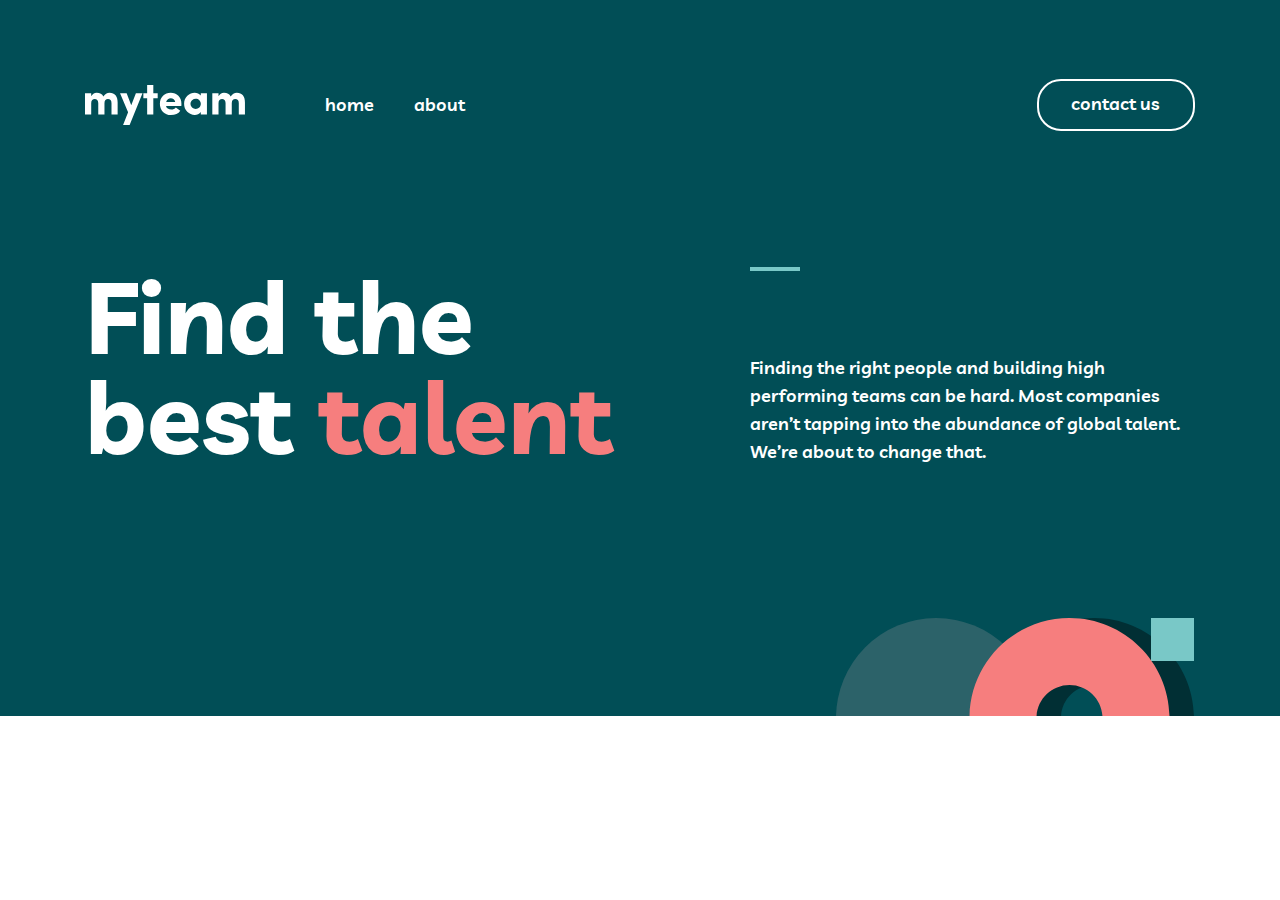
==== index.html @ 4aced4b6 "Add header section and hero section" ====
<!DOCTYPE html>
<html lang="en">

<head>
  <meta charset="UTF-8">
  <meta http-equiv="X-UA-Compatible" content="IE=edge">
  <meta name="viewport" content="width=device-width, initial-scale=1.0">
  <title>MyTeam</title>
  <!-- <link rel="stylesheet" href="./css/normalize.css"> -->
  <link rel="stylesheet" href="./css/main.css">
  <!-- <link rel="stylesheet" href="./css/main.min.css"> -->
</head>

<body>


  <!-- Start Header Section -->

  <header id="site-header">
    <div class="container">
      <div class="header-part">
        <a href="./index.html">
          <img src="./images/myteam.svg" width="160" height="40" alt="Our Brand's Logo">
        </a>
        <nav class="site-nav">
          <ul class="site-nav__list">
            <li class="site-nav__item">
              <a class="site-nav__link" href="./index.html">home</a>
            </li>
            <li class="site-nav__item">
              <a class="site-nav__link" href="./about.html">about</a>
            </li>
          </ul>
        </nav>
        <a class="header-contact-link" href="tel:+9498337432">contact us</a>
      </div>
    </div>
  </header>

  <!-- End of Header Section -->


  <!-- Start Main Section -->
  <main id="site-main">
    <!-- Start Hero Section -->
    <section id="hero">
      <div class="container">
        <div class="hero-part">
          <div class="hero-part__title-box">
            <h1 class="hero-part__title">Find the best <span>talent</span></h1>
          </div>
          <div class="hero-part__text-box">
            <p class="hero-part__text">Finding the right people and building high performing teams can be
              hard. Most
              companies aren’t tapping into the abundance of global talent. We’re about to change that.
            </p>
          </div>
        </div>
      </div>
    </section>
    <!-- End of Hero Section -->

  </main>

  <!-- End of Main Section -->

  <!-- Start Footer Section -->
  <footer id="site-footer">

  </footer>
  <!-- End of Footer Section-->

</body>

</html>
---- css/main.css ----
/* Variables */
:root {
  --main-text-color: #fff;
  --main--text-main-color: #F67E7E;
  --main-bg-color: #014E56;
}

/* livvic-600 - latin */
@font-face {
  font-family: 'Livvic';
  font-style: normal;
  font-weight: 600;
  src: url('../fonts/livvic-v13-latin-600.woff2') format('woff2'),
    url('../fonts/livvic-v13-latin-600.woff') format('woff');
}

/* livvic-700 - latin */
@font-face {
  font-family: 'Livvic';
  font-style: normal;
  font-weight: 700;
  src: url('../fonts/livvic-v13-latin-700.woff2') format('woff2'),
    url('../fonts/livvic-v13-latin-700.woff') format('woff');
}

/* General */
* {
  box-sizing: border-box;
}

html {
  height: 100%;
}

img {
  display: block;
  height: auto;
}

body {
  display: flex;
  flex-direction: column;
  height: 100%;
  margin: 0;
  padding: 0;
  overflow-x: hidden;
  font-family: "Livvic", "Arial", sans-serif;
  font-size: 18px;
  font-weight: 600;
}

.visually-hidden {
  position: absolute;
  width: 1px;
  height: 1px;
  margin: -1px;
  padding: 0;
  border: 0;
  white-space: nowrap;
  clip-path: inset(100%);
  clip: rect(0 0 0 0);
  overflow: hidden;
}

/* Container */
.container {
  max-width: 1150px;
  margin: 0 auto;
  padding: 0 20px;
}

/* Sticky-Footer */
.site-main {
  flex-grow: 1;
}


/* Start Header Section */
#site-header {
  background-color: #014E56;
  padding: 73px 0;
}

.header-part {
  display: flex;
  align-items: center;
}

.site-nav {
  margin: 0 auto 0 80px;
}

.site-nav__list {
  display: flex;
  align-items: center;
  padding: 0;
  list-style: none;
}

.site-nav__item:not(:last-child) {
  margin-right: 40px;
}

.site-nav__link,
.header-contact-link {
  display: inline-block;
  line-height: 28px;
  color: var(--main-text-color);
  text-decoration: none;
  transition: color .5s;
}

.site-nav__link:hover {
  color: var(--main--text-main-color);
}

.header-contact-link {
  padding: 9px 33px 11px 32px;
  border: 2px solid var(--main-text-color);
  border-radius: 24px;
  transition: all .5s;
}

.header-contact-link:hover {
  color: #002529;
  background: var(--main-text-color);
}

/* End of Header Section */

/* Start Hero Section */
#hero {
  padding: 56px 0 250px 0;
  background-color: #014E56;
  background-image: url("../images/Group\ 4.svg");
  background-repeat: no-repeat;
  background-position: calc(50% + 375px) calc(50% + 205px);
}

.hero-part {
  display: flex;
  align-items: flex-end;
  justify-content: space-between;
}

.hero-part__title-box {
  width: 620px;
  position: relative;
}

.hero-part__title-box::before {
  position: absolute;
  top: 0;
  left: -50%;
  width: 200px;
  height: 200px;
  background-image: url("../images/Group\ 8.svg");
  background-repeat: no-repeat;
  background-size: contain;
  content: '';
}

.hero-part__title {
  margin: 0;
  font-weight: 700;
  font-size: 100px;
  line-height: 100px;
  color: var(--main-text-color);
}

.hero-part__title span {
  color: var(--main--text-main-color);
}

.hero-part__text-box {
  width: 445px;
}

.hero-part__text-box::before {
  display: block;
  width: 50px;
  height: 4px;
  background-color: #79C8C7;
  content: '';
}

.hero-part__text {
  margin: 0;
  padding: 83px 0 0 0;
  line-height: 28px;
  color: var(--main-text-color);
}

/* End of Hero Section */
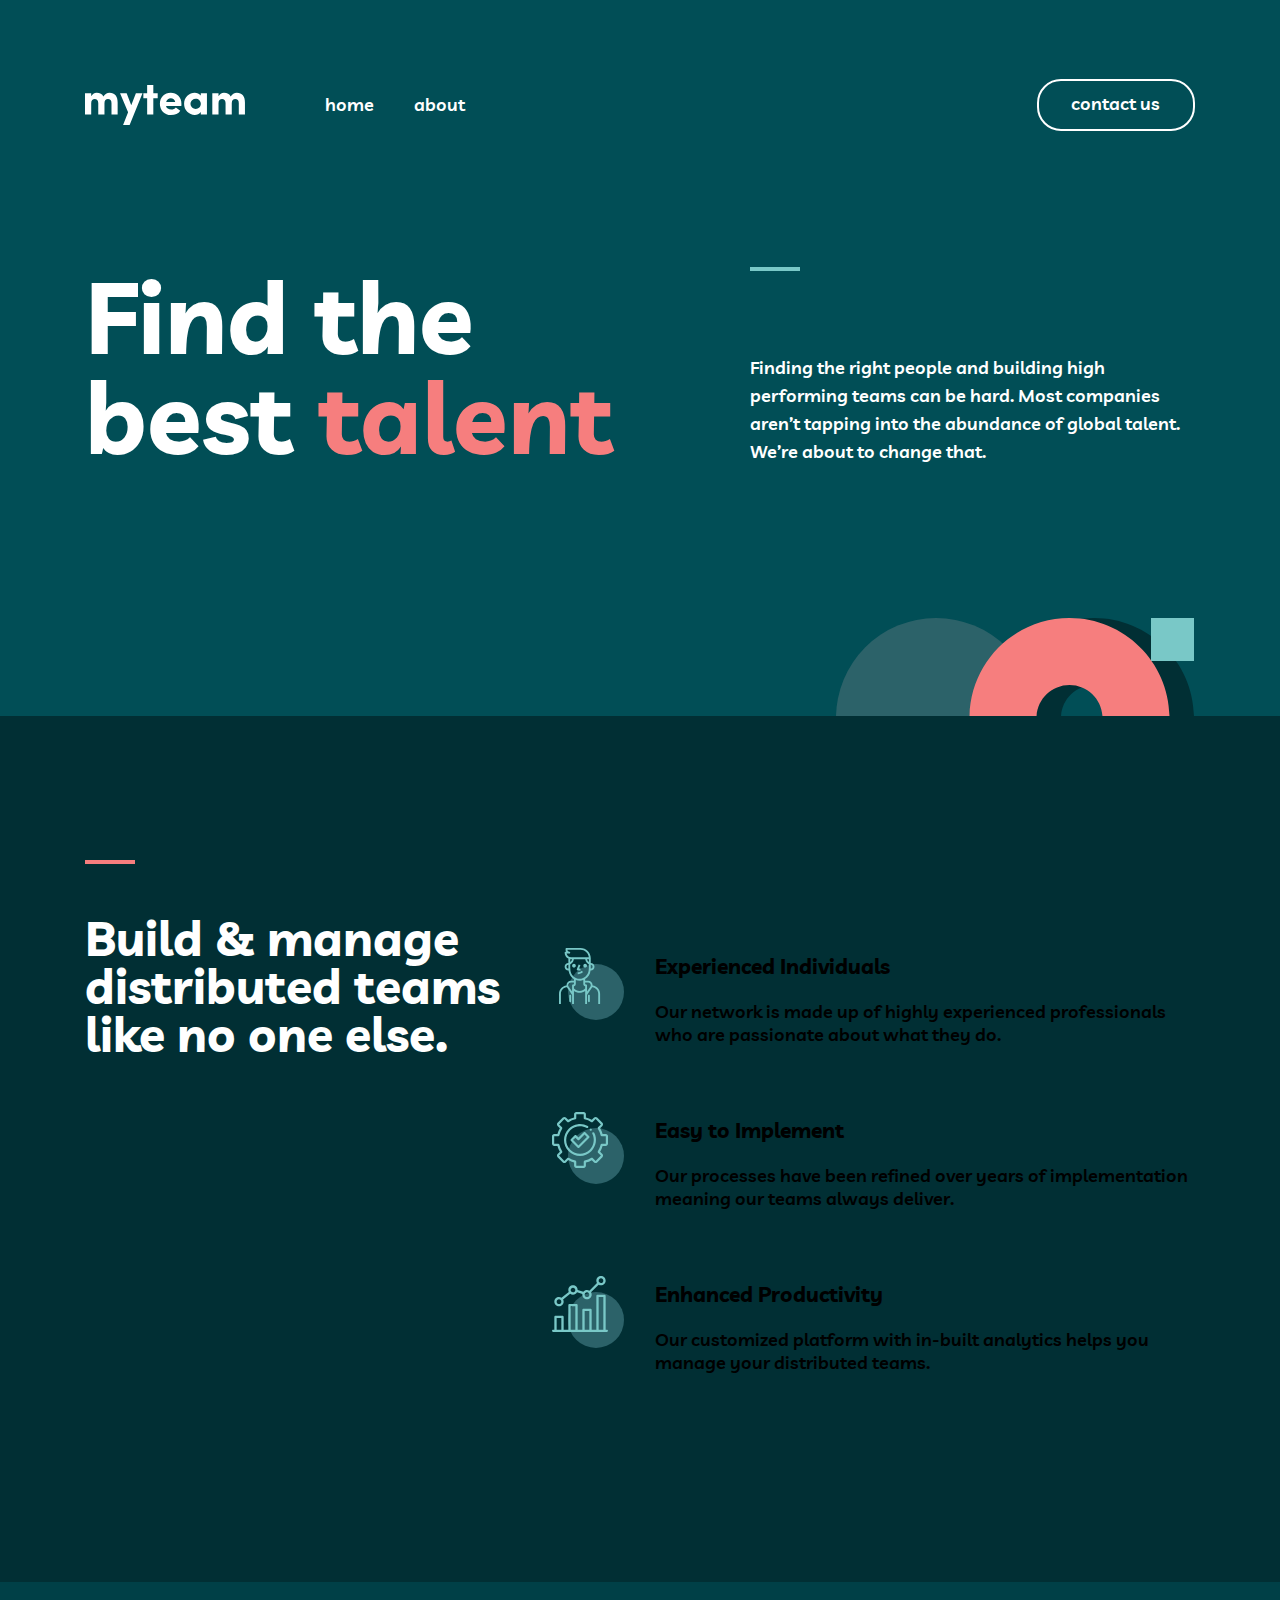
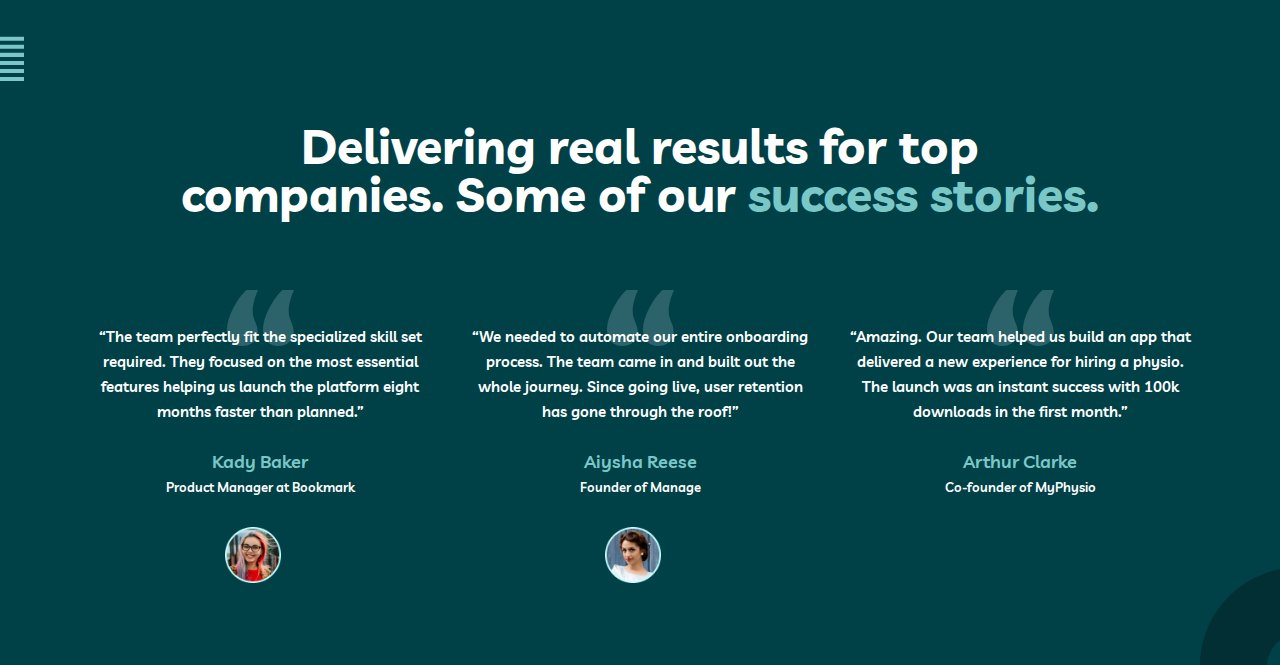
==== commit 543c878a: "add delivery section" ====
--- a/index.html
+++ b/index.html
@@ -42,7 +42,7 @@
 
   <!-- Start Main Section -->
   <main id="site-main">
-    <!-- Start Hero Section -->
+    <!-- Start Hero Section --> 
     <section id="hero">
       <div class="container">
         <div class="hero-part">
@@ -59,7 +59,95 @@
       </div>
     </section>
     <!-- End of Hero Section -->
+    <!-- start build section -->
+    <section class="build-section-bg-color">
+      <div class="container">
+        <div class="build-section-box">
+          <div class="build-section-box__left-box left-box">
+            <h2 class="left-box__h2">
+              Build & manage distributed teams like no one else.
+            </h2>
+          </div>
+          <ul class="right-list">
+            <li class="right-list__items r-l-items">
+              <div>
+                <h3 class="r-l-items__h3">
+                  Experienced Individuals
+                </h3>
+                <p class="r-l-items__p">
+                  Our network is made up of highly experienced professionals who are passionate about what they do.
+                </p>
+              </div>
+            </li>
+            <li class="right-list__items r-l-items">
+              <div>
+                <h3 class="r-l-items__h3">
+                  Easy to Implement
+                </h3>
+                <p class="r-l-items__p">
+                  Our processes have been refined over years of implementation meaning our teams always deliver.
+                </p>
+              </div>
+            </li>
+            <li class="right-list__items r-l-items">
+              <div>
+                <h3 class="r-l-items__h3">
+                  Enhanced Productivity
+                </h3>
+                <p class="r-l-items__p">
+                  Our customized platform with in-built analytics helps you manage your distributed teams.
+                </p>
+              </div>
+            </li>
+          </ul>
+        </div>
+      </div>
+    </section>
+    <!-- end build section -->
 
+     <!-- Start Delivery Section -->
+     <section id="delivery">
+      <div class="container">
+        <div class="delivery-part">
+          <div class="delivery-part__title-box">
+            <h2 class="delivery-part__title">Delivering real results for top companies. Some of our <span>success
+                stories.</span></h2>
+          </div>
+          <ul class="delivery-part__list">
+            <li class="delivery-part__item delivery-item">
+              <div class="delivery-item__text-box">
+                <p class="delivery-item__text">
+                  “The team perfectly fit the specialized skill set required. They focused on the most essential
+                  features
+                  helping us launch the platform eight months faster than planned.”
+                </p>
+                <p class="delivery-iten-naming">Kady Baker</p>
+                <p class="delivery-item__work-info">Product Manager at Bookmark</p>
+              </div>
+            </li>
+            <li class="delivery-part__item delivery-item">
+              <p class="delivery-item__text">
+                “We needed to automate our entire onboarding process. The team came in and built out the whole journey.
+                Since going live, user retention has gone through the roof!”
+              </p>
+              <p class="delivery-iten-naming">Aiysha Reese</p>
+              <p class="delivery-item__work-info">Founder of Manage</p>
+            </li>
+            <li class="delivery-part__item delivery-item">
+              <p class="delivery-item__text">
+                “Amazing. Our team helped us build an app that delivered a new experience for hiring a physio. The
+                launch was an instant success with 100k downloads in the first month.”
+              </p>
+              <p class="delivery-iten-naming">Arthur Clarke</p>
+              <p class="delivery-item__work-info">Co-founder of MyPhysio</p>
+            </li>
+          </ul>
+        </div>
+      </div>
+    </section>
+    <!-- End of Delivery Section -->
+
+    
   </main>
 
   <!-- End of Main Section -->
--- a/css/main.css
+++ b/css/main.css
@@ -191,4 +191,200 @@
   color: var(--main-text-color);
 }
 
-/* End of Hero Section */+/* End of Hero Section */
+.build-section-bg-color {
+  padding: 198px 0 140px 0;
+  background-color: #012F34;
+}
+
+.build-section-box {
+  display: flex;
+  justify-content: space-between;
+}
+
+.left-box {
+  width: 445px;
+  position: relative;
+}
+
+.left-box::before {
+  position: absolute;
+  top: -54px;
+  left: 0;
+  width: 50px;
+  height: 4px;
+  background-color: var(--main--text-main-color);
+  ;
+  content: "";
+}
+
+.left-box__h2 {
+  margin: 0;
+  font-weight: 700;
+  font-size: 48px;
+  line-height: 48px;
+  color: var(--main-text-color);
+}
+
+.right-list {
+  position: relative;
+  padding-left: 0;
+  list-style: none;
+}
+
+.right-list::after {
+  position: absolute;
+  top: 76.5%;
+  right: -56%;
+  width: 200px;
+  height: 244px;
+  display: block;
+  background-image: url("../images/Group8.svg");
+  background-repeat: no-repeat;
+  content: "";
+}
+
+.right-list__items {
+  position: relative;
+  width: 540px;
+  margin-bottom: 32px;
+  display: flex;
+}
+
+.right-list__items::before {
+  position: absolute;
+  top: 12%;
+  left: -19%;
+  width: 72px;
+  height: 72px;
+  display: block;
+  margin-right: 10px;
+  background-image: url("../images/Group11.svg");
+  background-repeat: no-repeat;
+  content: "";
+}
+
+.right-list__items:nth-child(2)::before {
+  background-image: url("../images/Group12.svg");
+}
+
+.right-list__items:nth-child(3)::before {
+
+  background-image: url("../images/Group13.svg");
+}
+
+.right-list__items__h3 {
+  margin: 0 0 10px 0;
+  font-weight: 700;
+  line-height: 28px;
+  color: var(--main--text-main-color);
+}
+
+.right-list__items__p {
+  margin: 0;
+  font-size: 15px;
+  line-height: 25px;
+  color: var(--main-text-color);
+  opacity: 0.8;
+}
+
+
+/* Start Delivery Section */
+#delivery {
+  padding: 140px 0 151px 0;
+  background-color: #004047;
+  background-image: url('../images/delivery-bg-img.svg'), url('../images/delivery-bg-img-2.svg');
+  background-position: calc(50% - 690px) calc(50% - 293px), calc(50% + 660px) calc(50% + 293px);
+  background-repeat: no-repeat;
+}
+
+.delivery-part__title-box {
+  width: 932px;
+  margin: 0 auto;
+}
+
+.delivery-part__title {
+  margin: 0;
+  font-weight: 700;
+  font-size: 48px;
+  line-height: 48px;
+  text-align: center;
+  color: var(--main-text-color);
+}
+
+.delivery-part__title span {
+  color: #79C8C7;
+}
+
+.delivery-part__list {
+  display: flex;
+  align-items: center;
+  justify-content: space-between;
+  margin-top: 56px;
+  padding: 0;
+  list-style: none;
+}
+
+.delivery-item {
+  position: relative;
+  width: 350px;
+  padding-top: 50px;
+  text-align: center;
+  background-image: url('../images/sign.svg');
+  background-repeat: no-repeat;
+  background-position: calc(50% + 0px) calc(50% - 67px);
+}
+
+.delivery-item::before {
+  width: 67px;
+  height: 56px;
+  background-image: url('../images/sign.svg');
+  background-repeat: no-repeat;
+  content: '';
+}
+
+.delivery-item::after {
+  position: absolute;
+  bottom: -87px;
+  left: 40%;
+  width: 67px;
+  height: 56px;
+  background-image: url('../images/kady-baker.png');
+  background-size: contain;
+  background-repeat: no-repeat;
+  content: '';
+}
+
+.delivery-item:nth-child(2):after {
+  background-image: url('../images/aisha-reese.png');
+}
+
+.delivery-item:nth-child(3):after {
+  background-image: url('../images/artur-clarke.png');
+}
+
+.delivery-item__text-box {
+  z-index: 10 !important;
+}
+
+.delivery-item__text {
+  margin: 0;
+  font-size: 15px;
+  line-height: 25px;
+  color: var(--main-text-color);
+}
+
+.delivery-iten-naming {
+  margin: 24px 0 2px 0;
+  line-height: 28px;
+  color: #79C8C7;
+}
+
+.delivery-item__work-info {
+  margin: 0;
+  font-size: 13px;
+  line-height: 18px;
+  color: var(--main-text-color);
+}
+
+/* End of Delivery Section */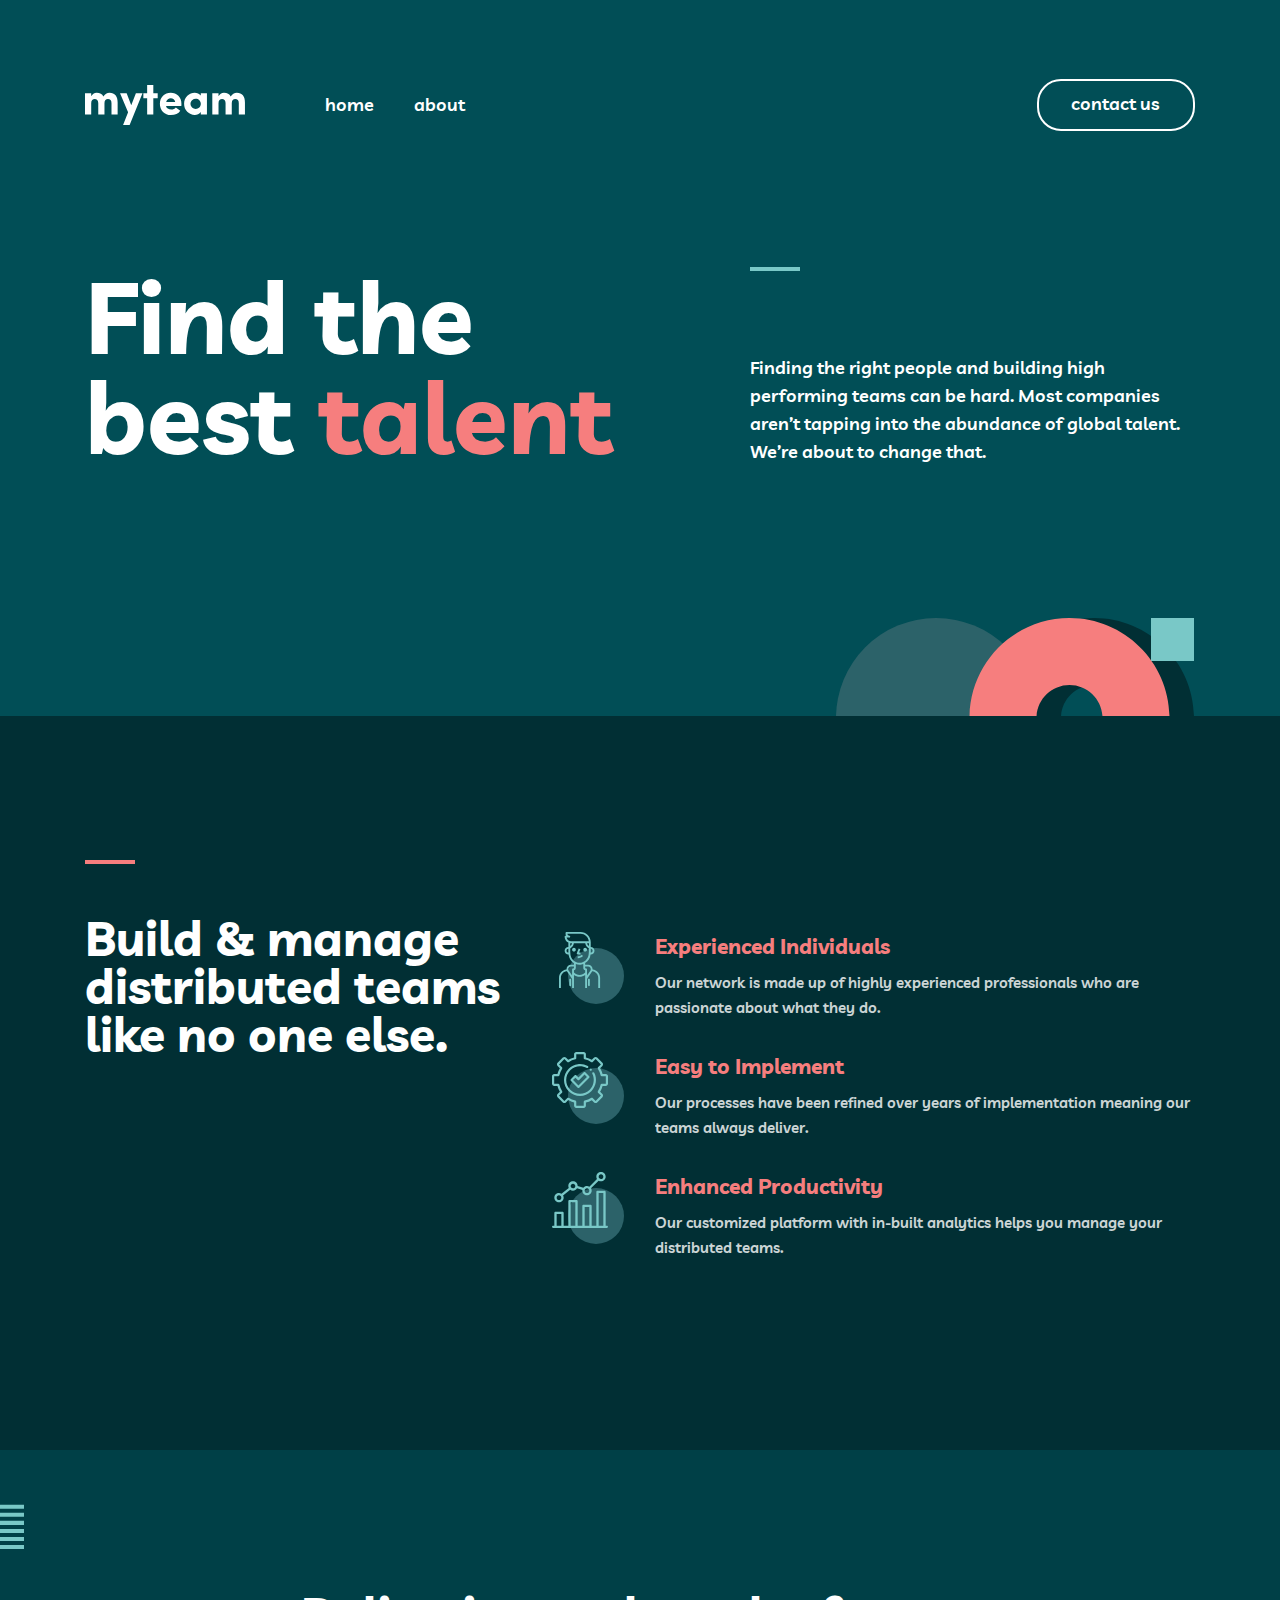
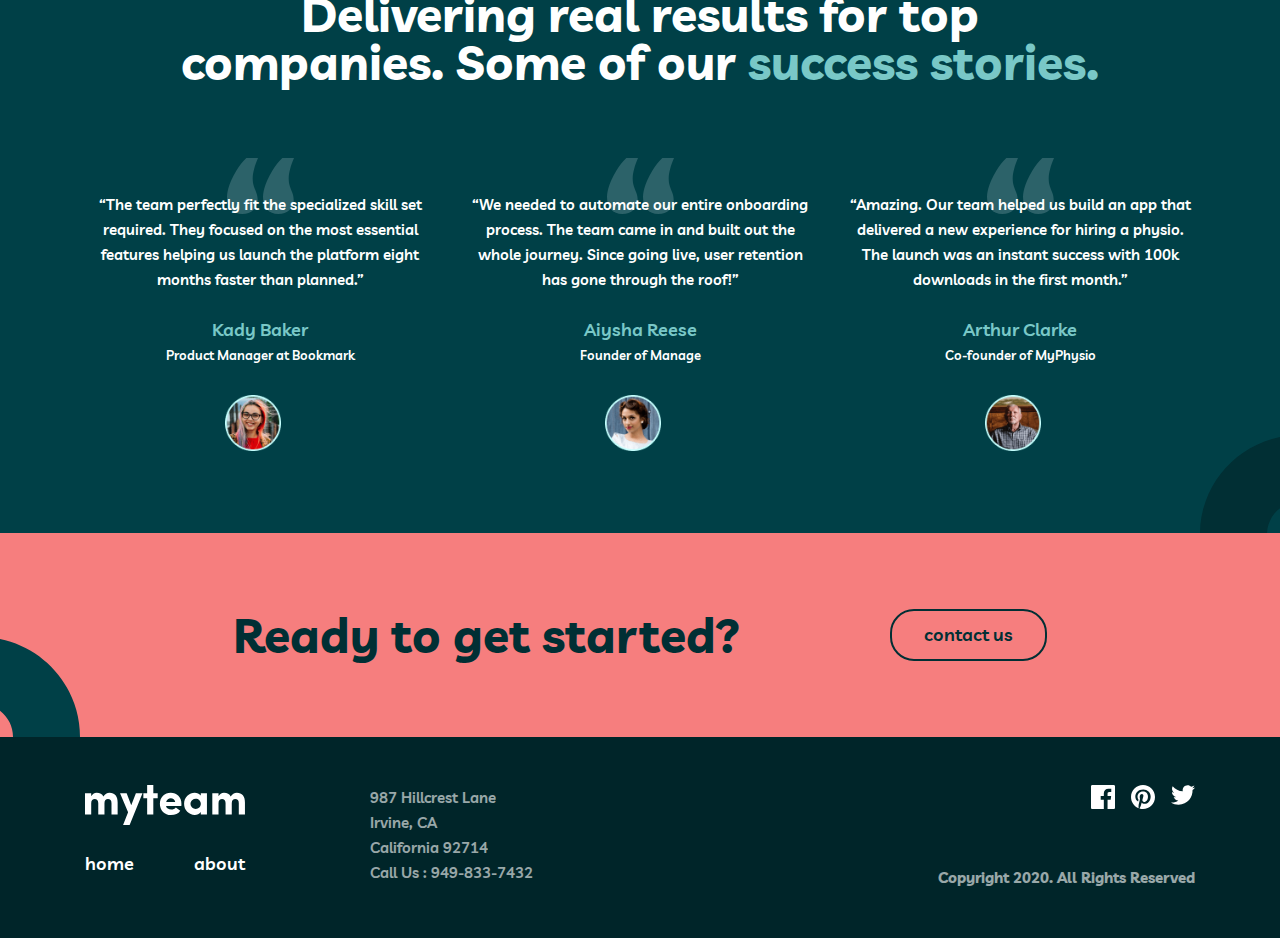
==== commit d958b610: "review code and fix it" ====
--- a/index.html
+++ b/index.html
@@ -42,7 +42,7 @@
 
   <!-- Start Main Section -->
   <main id="site-main">
-    <!-- Start Hero Section --> 
+    <!-- Start Hero Section -->
     <section id="hero">
       <div class="container">
         <div class="hero-part">
@@ -88,6 +88,7 @@
                   Our processes have been refined over years of implementation meaning our teams always deliver.
                 </p>
               </div>
+
             </li>
             <li class="right-list__items r-l-items">
               <div>
@@ -105,8 +106,8 @@
     </section>
     <!-- end build section -->
 
-     <!-- Start Delivery Section -->
-     <section id="delivery">
+    <!-- Start Delivery Section -->
+    <section id="delivery">
       <div class="container">
         <div class="delivery-part">
           <div class="delivery-part__title-box">
@@ -141,20 +142,106 @@
               <p class="delivery-iten-naming">Arthur Clarke</p>
               <p class="delivery-item__work-info">Co-founder of MyPhysio</p>
             </li>
+
           </ul>
         </div>
       </div>
     </section>
     <!-- End of Delivery Section -->
-
-    
+    <!-- start article part -->
+    <article class="last-s-article-box">
+      <div class="container">
+        <div class="article-h2andlink-box">
+          <h2 class="article-h2andlink-box__h2">
+            Ready to get started?
+          </h2>
+          <a class="article-h2andlink-box__link" href="#">
+            contact us
+          </a>
+        </div>
+      </div>
+    </article>
+    <!-- end article part -->
+
   </main>
 
   <!-- End of Main Section -->
 
   <!-- Start Footer Section -->
-  <footer id="site-footer">
-
+  <footer class="footer-intro">
+    <div class="container">
+      <div class="footer-box">
+        <div class="footer-box__logo-and-links">
+          <a href="index.html">
+            <img src="./images/logo-footer.svg" width="160" height="40" alt="footer logo link">
+          </a>
+          <ul class="footer-box__links-list">
+            <li>
+              <a class="footer-box__links" href="index.html">
+                home
+              </a>
+            </li>
+            <li>
+              <a class="footer-box__links" href="./about.html">
+                about
+              </a>
+            </li>
+          </ul>
+        </div>
+        <div class="footer-box-middle-things foot-middle-things">
+          <address>
+            <p class="foot-middle-things__info">
+              987 Hillcrest Lane
+            </p>
+            <p class="foot-middle-things__info">
+              Irvine, CA
+            </p>
+            <p class="foot-middle-things__info">
+              California 92714
+            </p>
+          </address>
+          <a class="foot-middle-things__info" href="tel:9498337432">
+            Call Us : 949-833-7432
+          </a>
+        </div>
+        <div class="footer-box__iconsandp">
+          <ul class="footer-box__social-icons-list">
+            <li class="footer-box__social-icons-item">
+              <a class="footer-box__icons-link" href="#">
+                <svg width="24" height="24" viewBox="0 0 24 24" fill="CurrentColor" xmlns="http://www.w3.org/2000/svg">
+                  <path
+                    d="M22.675 0H1.325C0.593 0 0 0.593 0 1.325V22.676C0 23.407 0.593 24 1.325 24H12.82V14.706H9.692V11.084H12.82V8.413C12.82 5.313 14.713 3.625 17.479 3.625C18.804 3.625 19.942 3.724 20.274 3.768V7.008L18.356 7.009C16.852 7.009 16.561 7.724 16.561 8.772V11.085H20.148L19.681 14.707H16.561V24H22.677C23.407 24 24 23.407 24 22.675V1.325C24 0.593 23.407 0 22.675 0Z"
+                    fill="CurrentColor" />
+                </svg>
+              </a>
+            </li>
+            <li class="footer-box__social-icons-item">
+              <a class="footer-box__icons-link" href="#">
+                <svg width="24" height="24" viewBox="0 0 24 24" fill="CurrentColor" xmlns="http://www.w3.org/2000/svg">
+                  <path id="Path"
+                    d="M12 0C5.373 0 0 5.372 0 12C0 17.084 3.163 21.426 7.627 23.174C7.522 22.225 7.427 20.769 7.669 19.733C7.887 18.796 9.076 13.768 9.076 13.768C9.076 13.768 8.717 13.049 8.717 11.986C8.717 10.318 9.684 9.072 10.888 9.072C11.911 9.072 12.406 9.841 12.406 10.762C12.406 11.791 11.751 13.33 11.412 14.757C11.129 15.951 12.011 16.926 13.189 16.926C15.322 16.926 16.961 14.677 16.961 11.431C16.961 8.558 14.897 6.549 11.949 6.549C8.535 6.549 6.531 9.11 6.531 11.756C6.531 12.787 6.928 13.894 7.424 14.494C7.522 14.613 7.536 14.718 7.507 14.839L7.174 16.199C7.121 16.419 7 16.466 6.772 16.36C5.273 15.662 4.336 13.471 4.336 11.711C4.336 7.926 7.086 4.449 12.265 4.449C16.428 4.449 19.663 7.416 19.663 11.38C19.663 15.516 17.056 18.844 13.436 18.844C12.22 18.844 11.077 18.213 10.686 17.466L9.938 20.319C9.667 21.362 8.936 22.669 8.446 23.465C9.57 23.812 10.763 24 12 24C18.627 24 24 18.627 24 12C24 5.372 18.627 0 12 0Z"
+                    fill="CurrentColor" />
+                </svg>
+              </a>
+            </li>
+            <li class="footer-box__social-icons-item">
+              <a class="footer-box__icons-link" href="#">
+                <svg width="24" height="20" viewBox="0 0 24 20" fill="CurrentColor" xmlns="http://www.w3.org/2000/svg">
+                  <path id="l"
+                    d="M24 2.55699C23.117 2.94899 22.168 3.21299 21.172 3.33199C22.189 2.72299 22.97 1.75799 23.337 0.607986C22.386 1.17199 21.332 1.58199 20.21 1.80299C19.313 0.845986 18.032 0.247986 16.616 0.247986C13.437 0.247986 11.101 3.21399 11.819 6.29299C7.728 6.08799 4.1 4.12799 1.671 1.14899C0.381 3.36199 1.002 6.25699 3.194 7.72299C2.388 7.69699 1.628 7.47599 0.965 7.10699C0.911 9.38799 2.546 11.522 4.914 11.997C4.221 12.185 3.462 12.229 2.69 12.081C3.316 14.037 5.134 15.46 7.29 15.5C5.22 17.123 2.612 17.848 0 17.54C2.179 18.937 4.768 19.752 7.548 19.752C16.69 19.752 21.855 12.031 21.543 5.10599C22.505 4.41099 23.34 3.54399 24 2.55699Z"
+                    fill="CurrentColor" />
+                </svg>
+              </a>
+            </li>
+          </ul>
+          <div class="footer-box__social-icons">
+          </div>
+          <strong class="footer-box__icons-p">
+            Copyright 2020. All Rights Reserved
+          </strong>
+        </div>
+      </div>
+    </div>
   </footer>
   <!-- End of Footer Section-->
 
--- a/css/main.css
+++ b/css/main.css
@@ -74,11 +74,10 @@
   flex-grow: 1;
 }
 
-
 /* Start Header Section */
 #site-header {
+  padding: 73px 0;
   background-color: #014E56;
-  padding: 73px 0;
 }
 
 .header-part {
@@ -144,8 +143,8 @@
 }
 
 .hero-part__title-box {
+  position: relative;
   width: 620px;
-  position: relative;
 }
 
 .hero-part__title-box::before {
@@ -203,8 +202,8 @@
 }
 
 .left-box {
+  position: relative;
   width: 445px;
-  position: relative;
 }
 
 .left-box::before {
@@ -234,11 +233,10 @@
 
 .right-list::after {
   position: absolute;
-  top: 76.5%;
+  top: 82.7%;
   right: -56%;
   width: 200px;
   height: 244px;
-  display: block;
   background-image: url("../images/Group8.svg");
   background-repeat: no-repeat;
   content: "";
@@ -246,18 +244,17 @@
 
 .right-list__items {
   position: relative;
+  display: flex;
   width: 540px;
   margin-bottom: 32px;
-  display: flex;
 }
 
 .right-list__items::before {
   position: absolute;
-  top: 12%;
+  top: 0%;
   left: -19%;
   width: 72px;
   height: 72px;
-  display: block;
   margin-right: 10px;
   background-image: url("../images/Group11.svg");
   background-repeat: no-repeat;
@@ -269,25 +266,23 @@
 }
 
 .right-list__items:nth-child(3)::before {
-
   background-image: url("../images/Group13.svg");
 }
 
-.right-list__items__h3 {
+.r-l-items__h3 {
   margin: 0 0 10px 0;
   font-weight: 700;
   line-height: 28px;
   color: var(--main--text-main-color);
 }
 
-.right-list__items__p {
+.r-l-items__p {
   margin: 0;
   font-size: 15px;
   line-height: 25px;
   color: var(--main-text-color);
   opacity: 0.8;
 }
-
 
 /* Start Delivery Section */
 #delivery {
@@ -329,10 +324,10 @@
   position: relative;
   width: 350px;
   padding-top: 50px;
+  background-image: url('../images/sign.svg');
+  background-repeat: no-repeat;
+  background-position: calc(50% + 0px) calc(50% - 67px);
   text-align: center;
-  background-image: url('../images/sign.svg');
-  background-repeat: no-repeat;
-  background-position: calc(50% + 0px) calc(50% - 67px);
 }
 
 .delivery-item::before {
@@ -360,7 +355,7 @@
 }
 
 .delivery-item:nth-child(3):after {
-  background-image: url('../images/artur-clarke.png');
+  background-image: url('../images/artur.png');
 }
 
 .delivery-item__text-box {
@@ -387,4 +382,436 @@
   color: var(--main-text-color);
 }
 
-/* End of Delivery Section */+/* End of Delivery Section */
+
+/* start article part */
+.last-s-article-box {
+  padding: 76px 0;
+  background-color: var(--main--text-main-color);
+}
+
+.article-h2andlink-box {
+  position: relative;
+  display: flex;
+  align-items: center;
+  justify-content: space-evenly;
+}
+
+.article-h2andlink-box::before {
+  position: absolute;
+  top: -30%;
+  left: -11%;
+  width: 200px;
+  height: 244px;
+  display: block;
+  background-image: url("../images/Group8-article.svg");
+  background-repeat: no-repeat;
+  content: "";
+}
+
+.article-h2andlink-box__h2 {
+  margin: 0;
+  font-weight: 700;
+  font-size: 48px;
+  line-height: 48px;
+  color: #012F34;
+}
+
+.article-h2andlink-box__link {
+  padding: 10px 32px;
+  line-height: 28px;
+  text-decoration: none;
+  color: #012F34;
+  border: 2px solid #012F34;
+  border-radius: 24px;
+}
+
+.article-h2andlink-box__link:hover {
+  color: var(--main-text-color);
+  background-color: #012F34;
+}
+
+/* end article part */
+/* start footer part */
+.footer-intro {
+  position: relative;
+  padding: 48px 0;
+  background-color: #002529;
+}
+
+.footer-box {
+  display: flex;
+}
+
+.footer-box__logo-and-links {
+  display: flex;
+  flex-direction: column;
+  width: 160px;
+}
+
+.footer-box__links-list {
+  display: flex;
+  align-items: center;
+  justify-content: space-between;
+  margin: 25px 0 0 0;
+  padding-left: 0;
+  list-style: none;
+}
+
+.footer-box__links {
+  margin-top: 25px;
+  text-decoration: none;
+  line-height: 28px;
+  color: var(--main-text-color);
+}
+
+.footer-box__links:hover {
+  color: var(--main--text-main-color);
+}
+
+.footer-box-middle-things {
+  margin-left: 125px;
+}
+
+.foot-middle-things__info {
+  margin: 0;
+  font-size: 15px;
+  font-style: normal;
+  line-height: 25px;
+  color: var(--main-text-color);
+  opacity: 0.6;
+  text-decoration: none;
+}
+
+.footer-box__iconsandp {
+  display: flex;
+  flex-direction: column;
+  align-items: flex-end;
+  margin-left: auto;
+}
+
+.footer-box__social-icons-list{
+  display: flex;
+  justify-content: space-between;
+  width: 104px;
+  margin: 0;
+  padding: 0;
+  list-style: none;
+}
+
+.footer-box__icons-link {
+  color: var(--main-text-color);
+}
+
+.footer-box__icons-link:hover {
+  color: var(--main--text-main-color);
+}
+
+.footer-box__icons-p {
+  margin-top: 51px;
+  font-size: 15px;
+  line-height: 25px;
+  text-align: right;
+  color: var(--main-text-color);
+  opacity: 0.6;
+}
+
+/* end footer part */
+
+/* Start about-hero */
+
+#about-hero {
+  padding: 46px 0 272px 0;
+  background-image: url(../images/Group\ 9.svg);
+  background-repeat: no-repeat;
+  background-position: calc(50% + 675px) calc(100% + 0px);
+  background-color: var(--main-bg-color);
+}
+
+.about-hero-part {
+  display: flex;
+  justify-content: space-between;
+  align-items: flex-start;
+}
+
+.about-hero-part__title-box {
+  width: 350px;
+  height: 100px;
+}
+
+.about-hero-part__title {
+  margin: 0;
+  font-family: 'Livvic';
+  font-style: normal;
+  font-weight: 700;
+  font-size: 64px;
+  line-height: 100px;
+  color: var(--main-text-color);
+}
+
+.about-hero-part__text-box {
+  width: 732px;
+  height: 112px;
+}
+
+.about-hero-part__text-box::before {
+  display: block;
+  width: 50px;
+  height: 4px;
+  background-color: var(--main--text-main-color);
+  content: '';
+}
+
+.about-hero-part__text {
+  margin: 0;
+  padding-top: 40px;
+  font-family: 'Livvic';
+  font-style: normal;
+  font-weight: 600;
+  font-size: 18px;
+  line-height: 28px;
+  color: var(--main-text-color);
+}
+
+/* End of About Hero Section  */
+
+/* Start Director Part */
+#director {
+  padding: 140px 0 168px 0;
+  background-color: #004047;
+  background-image: url('../images/director-bg-img.svg'), url('../images/delivery-bg-img.svg');
+  background-repeat: no-repeat;
+  background-position: calc(50% - 760px) calc(50% - 438px), calc(50% + 695px) calc(50% + 487px);
+}
+
+.director-part__title-box {
+  width: 920px;
+  margin: 0 auto 64px auto;
+}
+
+.director-part__title {
+  margin: 0;
+  font-weight: 700;
+  font-size: 48px;
+  line-height: 48px;
+  text-align: center;
+  color: var(--main-text-color);
+}
+
+.director-part__list {
+  display: flex;
+  align-items: center;
+  justify-content: space-between;
+  flex-wrap: wrap;
+  margin: 0;
+  padding: 0;
+  list-style: none;
+}
+
+.director-item {
+  position: relative;
+  width: 350px;
+  margin-right: 30px;
+  background-color: #012F34;
+}
+
+.director-item:nth-child(3),
+.director-item:nth-child(6) {
+  margin-right: 0;
+}
+
+.director-item:nth-child(4),
+.director-item:nth-child(5),
+.director-item:nth-child(6) {
+  margin-top: 76px;
+}
+
+.director-item__main-page {
+  display: block;
+  padding: 32px 24px 63px;
+  text-align: center;
+}
+
+.director-item--active .director-item__main-page {
+  display: none;
+}
+
+.director-item__photo {
+  margin: 0 auto;
+}
+
+.director-item__name {
+  margin: 16px 0 0 0;
+  font-weight: 700;
+  font-size: 18px;
+  line-height: 28px;
+  color: #79C8C7;
+}
+
+.director-item__job {
+  margin: 0;
+  font-size: 15px;
+  line-height: 25px;
+  color: var(--main-text-color);
+}
+
+.director-item__info-page {
+  display: none;
+  padding: 37px 24px 63px;
+  text-align: center;
+}
+
+.director-item--active .director-item__info-page {
+  display: block;
+}
+
+.director-item__info-name {
+  margin: 0 0 8px 0;
+  font-weight: 700;
+  line-height: 28px;
+  color: #79C8C7;
+}
+
+.director-item__info-text-box {
+  width: 254px;
+  margin: 0 auto;
+}
+
+.director-item__info-text {
+  margin: 0;
+  font-size: 15px;
+  line-height: 25px;
+  color: var(--main-text-color);
+}
+
+.director-item__info-icons-list {
+  display: flex;
+  align-items: center;
+  justify-content: center;
+  margin-top: 24px;
+  padding: 0;
+  list-style: none;
+}
+
+.director-item__info-icons-item:not(:last-child) {
+  margin-right: 16px;
+}
+
+.director-item__info-icon-link
+.director-item__info-icon path {
+  transition: fill .5s;
+}
+
+.director-item__info-icon-link:hover .director-item__info-icon path {
+  fill: #F67E7E;
+}
+
+.director-item__changer-btn {
+  position: absolute;
+  bottom: -11%;
+  left: 42%;
+  width: 56px;
+  height: 56px;
+  border: none;
+  background-color: var(--main--text-main-color);
+  border-radius: 50%;
+  background-image: url('../images/icon-x.svg');
+  background-repeat: no-repeat;
+  background-position: center;
+  cursor: pointer;
+  transition: all .5s;
+}
+
+.director-item--active .director-item__changer-btn {
+  transform: rotate(45deg);
+  background-color: #79C8C7;
+}
+
+/* End of Director Part */
+/* start about us page's clients part */
+.clients-part {
+  padding: 140px 0;
+  background-color: #012F34;
+}
+
+.clients-bg {
+  position: relative;
+}
+
+.clients-bg::before {
+  position: absolute;
+  top: -86%;
+  left: -19%;
+  display: block;
+  width: 200px;
+  height: 200px;
+  background-image: url("../images/clients-bg.svg");
+  background-repeat: no-repeat;
+  content: "";
+}
+
+.clients-part__big-word {
+  margin: 0 0 64px 0;
+  font-weight: 700;
+  font-size: 48px;
+  line-height: 48px;
+  text-align: center;
+  color: #FFFFFF;
+}
+
+.clients-part__clients-list {
+  display: flex;
+  justify-content: space-between;
+  margin: 0;
+  padding-left: 0;
+  list-style: none;
+}
+
+/* end about us page's clients part */
+/* start article part */
+.last-s-article-box {
+  padding: 76px 0;
+  background-color: var(--main--text-main-color);
+}
+
+.article-h2andlink-box {
+  position: relative;
+  display: flex;
+  align-items: center;
+  justify-content: space-evenly;
+}
+
+.article-h2andlink-box::before {
+  position: absolute;
+  top: -30%;
+  left: -18.5%;
+  width: 200px;
+  height: 244px;
+  background-image: url("../images/Group8-article.svg");
+  background-repeat: no-repeat;
+  content: "";
+}
+
+.article-h2andlink-box__h2 {
+  margin: 0;
+  font-weight: 700;
+  font-size: 48px;
+  line-height: 48px;
+  color: #012F34;
+}
+
+.article-h2andlink-box__link {
+  padding: 10px 32px;
+  line-height: 28px;
+  text-decoration: none;
+  color: #012F34;
+  border: 2px solid #012F34;
+  border-radius: 24px;
+}
+
+.article-h2andlink-box__link:hover {
+  color: var(--main-text-color);
+  background-color: #012F34;
+}
+
+/* end article part */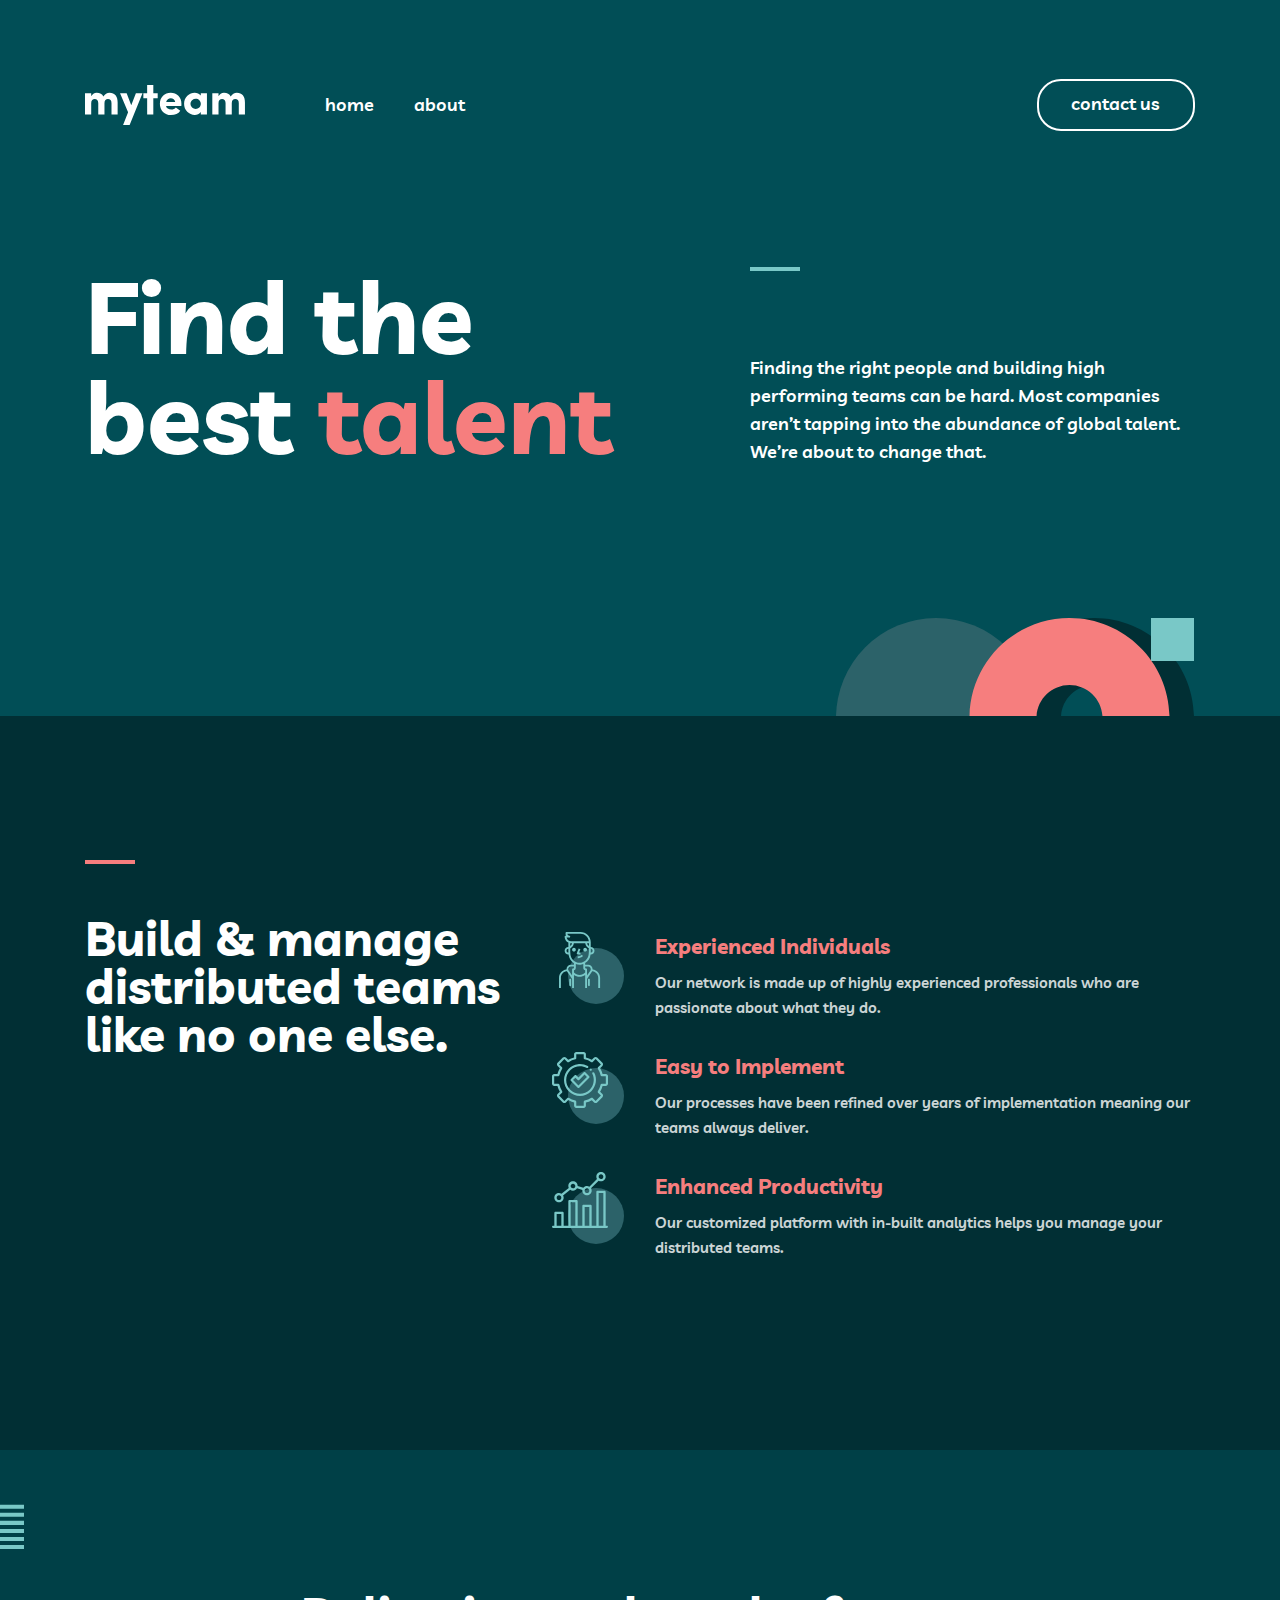
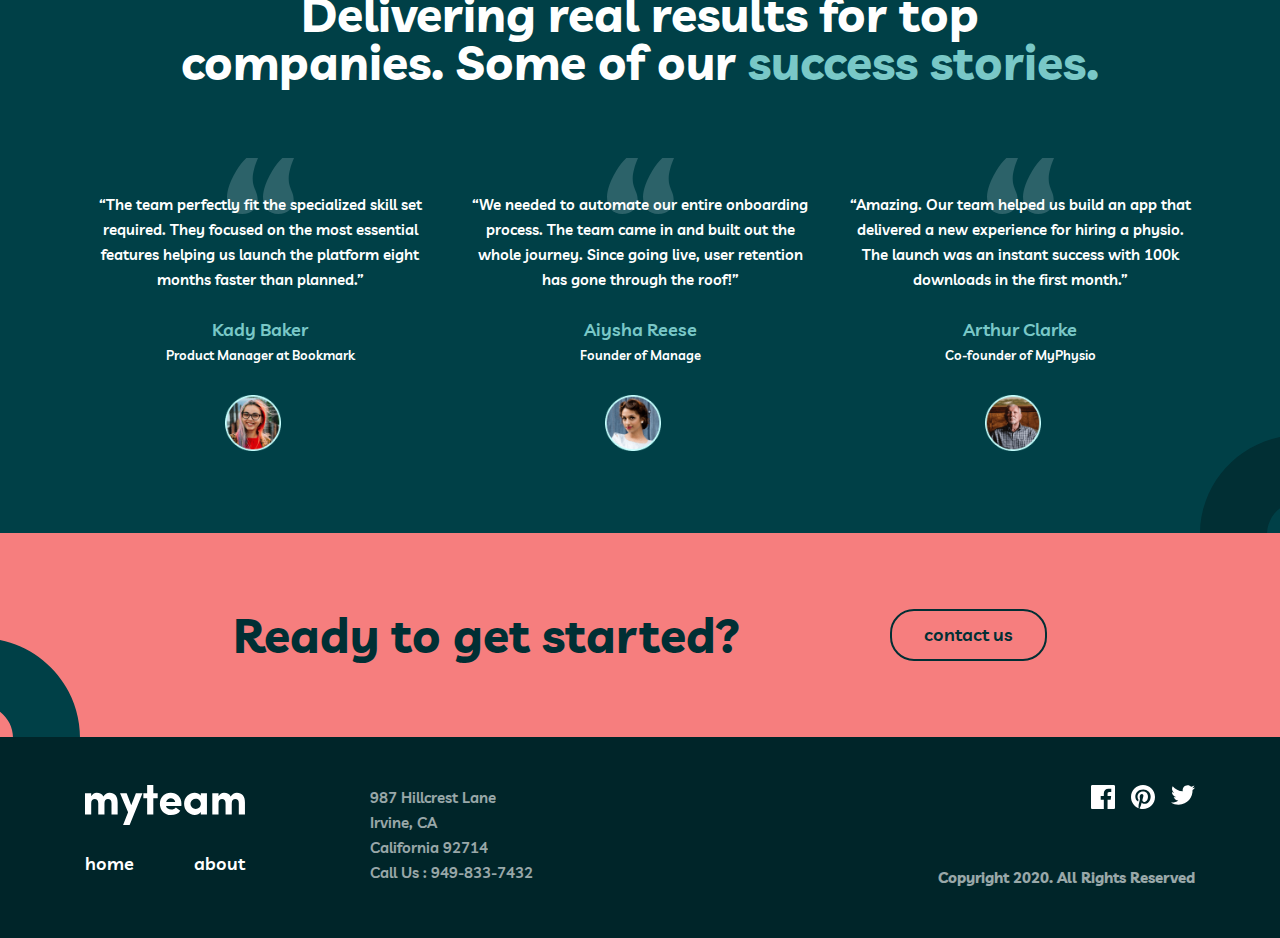
==== commit b6109ee6: "Add bg-img, contact-page, and change bg-img's place" ====
--- a/index.html
+++ b/index.html
@@ -32,6 +32,7 @@
             </li>
           </ul>
         </nav>
+        <a href="tel:+"></a>
         <a class="header-contact-link" href="tel:+9498337432">contact us</a>
       </div>
     </div>
@@ -88,7 +89,6 @@
                   Our processes have been refined over years of implementation meaning our teams always deliver.
                 </p>
               </div>
-
             </li>
             <li class="right-list__items r-l-items">
               <div>
@@ -155,7 +155,7 @@
           <h2 class="article-h2andlink-box__h2">
             Ready to get started?
           </h2>
-          <a class="article-h2andlink-box__link" href="#">
+          <a class="article-h2andlink-box__link" href="./contact.html">
             contact us
           </a>
         </div>
--- a/css/main.css
+++ b/css/main.css
@@ -3,6 +3,7 @@
   --main-text-color: #fff;
   --main--text-main-color: #F67E7E;
   --main-bg-color: #014E56;
+  --main-bg-text-color: #012F34;
 }
 
 /* livvic-600 - latin */
@@ -77,7 +78,7 @@
 /* Start Header Section */
 #site-header {
   padding: 73px 0;
-  background-color: #014E56;
+  background-color: var(--main-bg-color);
 }
 
 .header-part {
@@ -130,7 +131,7 @@
 /* Start Hero Section */
 #hero {
   padding: 56px 0 250px 0;
-  background-color: #014E56;
+  background-color: var(--main-bg-color);
   background-image: url("../images/Group\ 4.svg");
   background-repeat: no-repeat;
   background-position: calc(50% + 375px) calc(50% + 205px);
@@ -193,7 +194,7 @@
 /* End of Hero Section */
 .build-section-bg-color {
   padding: 198px 0 140px 0;
-  background-color: #012F34;
+  background-color: var(--main-bg-text-color);
 }
 
 .build-section-box {
@@ -233,7 +234,7 @@
 
 .right-list::after {
   position: absolute;
-  top: 82.7%;
+  top: 76.5%;
   right: -56%;
   width: 200px;
   height: 244px;
@@ -358,10 +359,6 @@
   background-image: url('../images/artur.png');
 }
 
-.delivery-item__text-box {
-  z-index: 10 !important;
-}
-
 .delivery-item__text {
   margin: 0;
   font-size: 15px;
@@ -399,8 +396,8 @@
 
 .article-h2andlink-box::before {
   position: absolute;
-  top: -30%;
-  left: -11%;
+  bottom: -340%;
+  left: -18.5%;
   width: 200px;
   height: 244px;
   display: block;
@@ -414,21 +411,21 @@
   font-weight: 700;
   font-size: 48px;
   line-height: 48px;
-  color: #012F34;
+  color: var(--main-bg-text-color);
 }
 
 .article-h2andlink-box__link {
   padding: 10px 32px;
   line-height: 28px;
   text-decoration: none;
-  color: #012F34;
-  border: 2px solid #012F34;
+  color: var(--main-bg-text-color);
+  border: 2px solid var(--main-bg-text-color);
   border-radius: 24px;
 }
 
 .article-h2andlink-box__link:hover {
   color: var(--main-text-color);
-  background-color: #012F34;
+  background-color: var(--main-bg-text-color);
 }
 
 /* end article part */
@@ -490,7 +487,7 @@
   margin-left: auto;
 }
 
-.footer-box__social-icons-list{
+.footer-box__social-icons-list {
   display: flex;
   justify-content: space-between;
   width: 104px;
@@ -536,12 +533,10 @@
 
 .about-hero-part__title-box {
   width: 350px;
-  height: 100px;
 }
 
 .about-hero-part__title {
   margin: 0;
-  font-family: 'Livvic';
   font-style: normal;
   font-weight: 700;
   font-size: 64px;
@@ -551,6 +546,7 @@
 
 .about-hero-part__text-box {
   width: 732px;
+  position: relative;
   height: 112px;
 }
 
@@ -562,13 +558,22 @@
   content: '';
 }
 
+.about-hero-part__text-box::after {
+  position: absolute;
+  top: 164%;
+  right: -42%;
+  width:  200px;
+  height: 200px;
+  background-image: url('../images/about-bg-img.svg');
+  background-size: contain;
+  background-repeat: no-repeat;
+  content: '';
+  }
+
 .about-hero-part__text {
   margin: 0;
   padding-top: 40px;
-  font-family: 'Livvic';
   font-style: normal;
-  font-weight: 600;
-  font-size: 18px;
   line-height: 28px;
   color: var(--main-text-color);
 }
@@ -581,7 +586,7 @@
   background-color: #004047;
   background-image: url('../images/director-bg-img.svg'), url('../images/delivery-bg-img.svg');
   background-repeat: no-repeat;
-  background-position: calc(50% - 760px) calc(50% - 438px), calc(50% + 695px) calc(50% + 487px);
+  background-position: calc(50% - 759px) calc(50% - 408px), calc(50% + 686px) calc(50% + 458px);
 }
 
 .director-part__title-box {
@@ -612,7 +617,7 @@
   position: relative;
   width: 350px;
   margin-right: 30px;
-  background-color: #012F34;
+  background-color: var(--main-bg-text-color);
 }
 
 .director-item:nth-child(3),
@@ -697,13 +702,12 @@
   margin-right: 16px;
 }
 
-.director-item__info-icon-link
-.director-item__info-icon path {
+.director-item__info-icon-link .director-item__info-icon path {
   transition: fill .5s;
 }
 
 .director-item__info-icon-link:hover .director-item__info-icon path {
-  fill: #F67E7E;
+  fill: var(--main--text-main-color);
 }
 
 .director-item__changer-btn {
@@ -731,7 +735,7 @@
 /* start about us page's clients part */
 .clients-part {
   padding: 140px 0;
-  background-color: #012F34;
+  background-color: var(--main-bg-text-color);
 }
 
 .clients-bg {
@@ -740,7 +744,7 @@
 
 .clients-bg::before {
   position: absolute;
-  top: -86%;
+  top: -89%;
   left: -19%;
   display: block;
   width: 200px;
@@ -756,7 +760,7 @@
   font-size: 48px;
   line-height: 48px;
   text-align: center;
-  color: #FFFFFF;
+  color: var(--main-text-color);
 }
 
 .clients-part__clients-list {
@@ -768,50 +772,182 @@
 }
 
 /* end about us page's clients part */
-/* start article part */
-.last-s-article-box {
-  padding: 76px 0;
-  background-color: var(--main--text-main-color);
-}
-
-.article-h2andlink-box {
-  position: relative;
+
+/* ------ Start Contact Page ------ */
+
+/* Start Contact hero Section */
+#contact {
+  padding: 62px 0 114px 0;
+  background-color: var(--main-bg-color);
+}
+
+.contact-part {
+  display: flex;
+}
+
+.contact-info {
+  position: relative;
+  width: 540px;
+}
+
+.contact-info::before {
+  position: absolute;
+  top: 0;
+  left: -57%;
+  width: 200px;
+  height: 200px;
+  background-image: url('../images/director-bg-img.svg');
+  content: '';
+}
+
+.contact-info__title {
+  margin: 0;
+  font-weight: 700;
+  font-size: 64px;
+  line-height: 100px;
+  color: var(--main-text-color);
+}
+
+.contact-info__text-box-title {
+  margin: 16px 0 32px 0;
+  font-weight: 700;
+  font-size: 32px;
+  line-height: 48px;
+  color: var(--main--text-main-color);
+}
+
+.contact-info__list {
+  margin: 0;
+  padding: 0;
+  list-style: none;
+}
+
+.contact-info__item {
   display: flex;
   align-items: center;
-  justify-content: space-evenly;
-}
-
-.article-h2andlink-box::before {
-  position: absolute;
-  top: -30%;
-  left: -18.5%;
-  width: 200px;
-  height: 244px;
-  background-image: url("../images/Group8-article.svg");
-  background-repeat: no-repeat;
-  content: "";
-}
-
-.article-h2andlink-box__h2 {
-  margin: 0;
-  font-weight: 700;
-  font-size: 48px;
-  line-height: 48px;
-  color: #012F34;
-}
-
-.article-h2andlink-box__link {
-  padding: 10px 32px;
-  line-height: 28px;
-  text-decoration: none;
-  color: #012F34;
-  border: 2px solid #012F34;
+  font-weight: 700;
+  font-size: 18px;
+  line-height: 28px;
+  color: var(--main-text-color);
+  list-style: none;
+}
+
+.contact-info__item:not(:last-child) {
+  margin-bottom: 8px;
+}
+
+.contact-info__item::before {
+  width: 72px;
+  height: 72px;
+  margin-right: 23px;
+  background-image: url('../images/Group11.svg');
+  background-repeat: no-repeat;
+  content: '';
+}
+
+.contact-info__item:nth-child(2):before {
+  background-image: url('../images/Group12.svg');
+}
+
+.contact-info__item:nth-child(3):before {
+  background-image: url('../images/Group13.svg');
+}
+
+.contact-form-box {
+  position: relative;
+  width: 540px;
+}
+
+.contact-form-box::after {
+  content: '';
+  position: absolute;
+  bottom: -25%;
+  right: -68%;
+  background-image: url('../images/contact-bg.svg');
+  background-repeat: no-repeat;
+  width: 225px;
+  height: 200px;
+  background-size: contain;
+}
+
+.contact-form-box__label {
+  position: relative;
+}
+
+.contact-form-box__input {
+  width: 540px;
+  margin-bottom: 30px;
+  padding: 0 16px 16px;
+  font-size: 15px;
+  line-height: 25px;
+  letter-spacing: -0.115385px;
+  color: var(--main-text-color);
+  background-color: transparent;
+  border: none;
+  border-bottom: 1px solid var(--main-text-color);
+}
+
+.contact-form-box__input::placeholder,
+.contact-form-box__message::placeholder {
+  font-size: 15px;
+  line-height: 25px;
+  letter-spacing: -0.115385px;
+  color: var(--main-text-color);
+  mix-blend-mode: normal;
+  opacity: 0.6;
+}
+
+.contact-form-box__error {
+  position: absolute;
+  top: 50px;
+  left: 16px;
+  opacity: 0;
+  font-size: 10px;
+  line-height: 12px;
+  color: var(--main--text-main-color);
+  white-space: nowrap;
+}
+
+.contact-form-box__input:not(:placeholder-shown):not(:focus):valid {
+  border-bottom: 1px solid #79C8C7;
+}
+
+.contact-form-box__input:not(:placeholder-shown):not(:focus):invalid {
+  color: var(--main--text-main-color);
+  opacity: 0.6;
+  border-bottom: 1px solid var(--main--text-main-color);
+}
+
+.contact-form-box__input:not(:placeholder-shown):not(:focus):invalid+.contact-form-box__error {
+  opacity: 1;
+}
+
+.contact-form-box__message {
+  width: 540px;
+  height: 84px;
+  padding: 5px 16px 0 16px;
+  font-size: 15px;
+  line-height: 25px;
+  letter-spacing: -0.115385px;
+  color: var(--main-text-color);
+  background-color: transparent;
+  border: none;
+  border-bottom: 1px solid var(--main-text-color);
+  resize: none;
+}
+
+.contact-form-box__btn {
+  margin-top: 24px;
+  padding: 9px 32px 11px 32px;
+  font-weight: 600;
+  font-size: 18px;
+  line-height: 28px;
+  color: #004047;
+  background: var(--main-text-color);
+  border: 2px solid var(--main-text-color);
   border-radius: 24px;
 }
 
-.article-h2andlink-box__link:hover {
-  color: var(--main-text-color);
-  background-color: #012F34;
-}
-
-/* end article part */+/* End of Contact hero Section */
+
+/* ------ End Contact Page ------ */